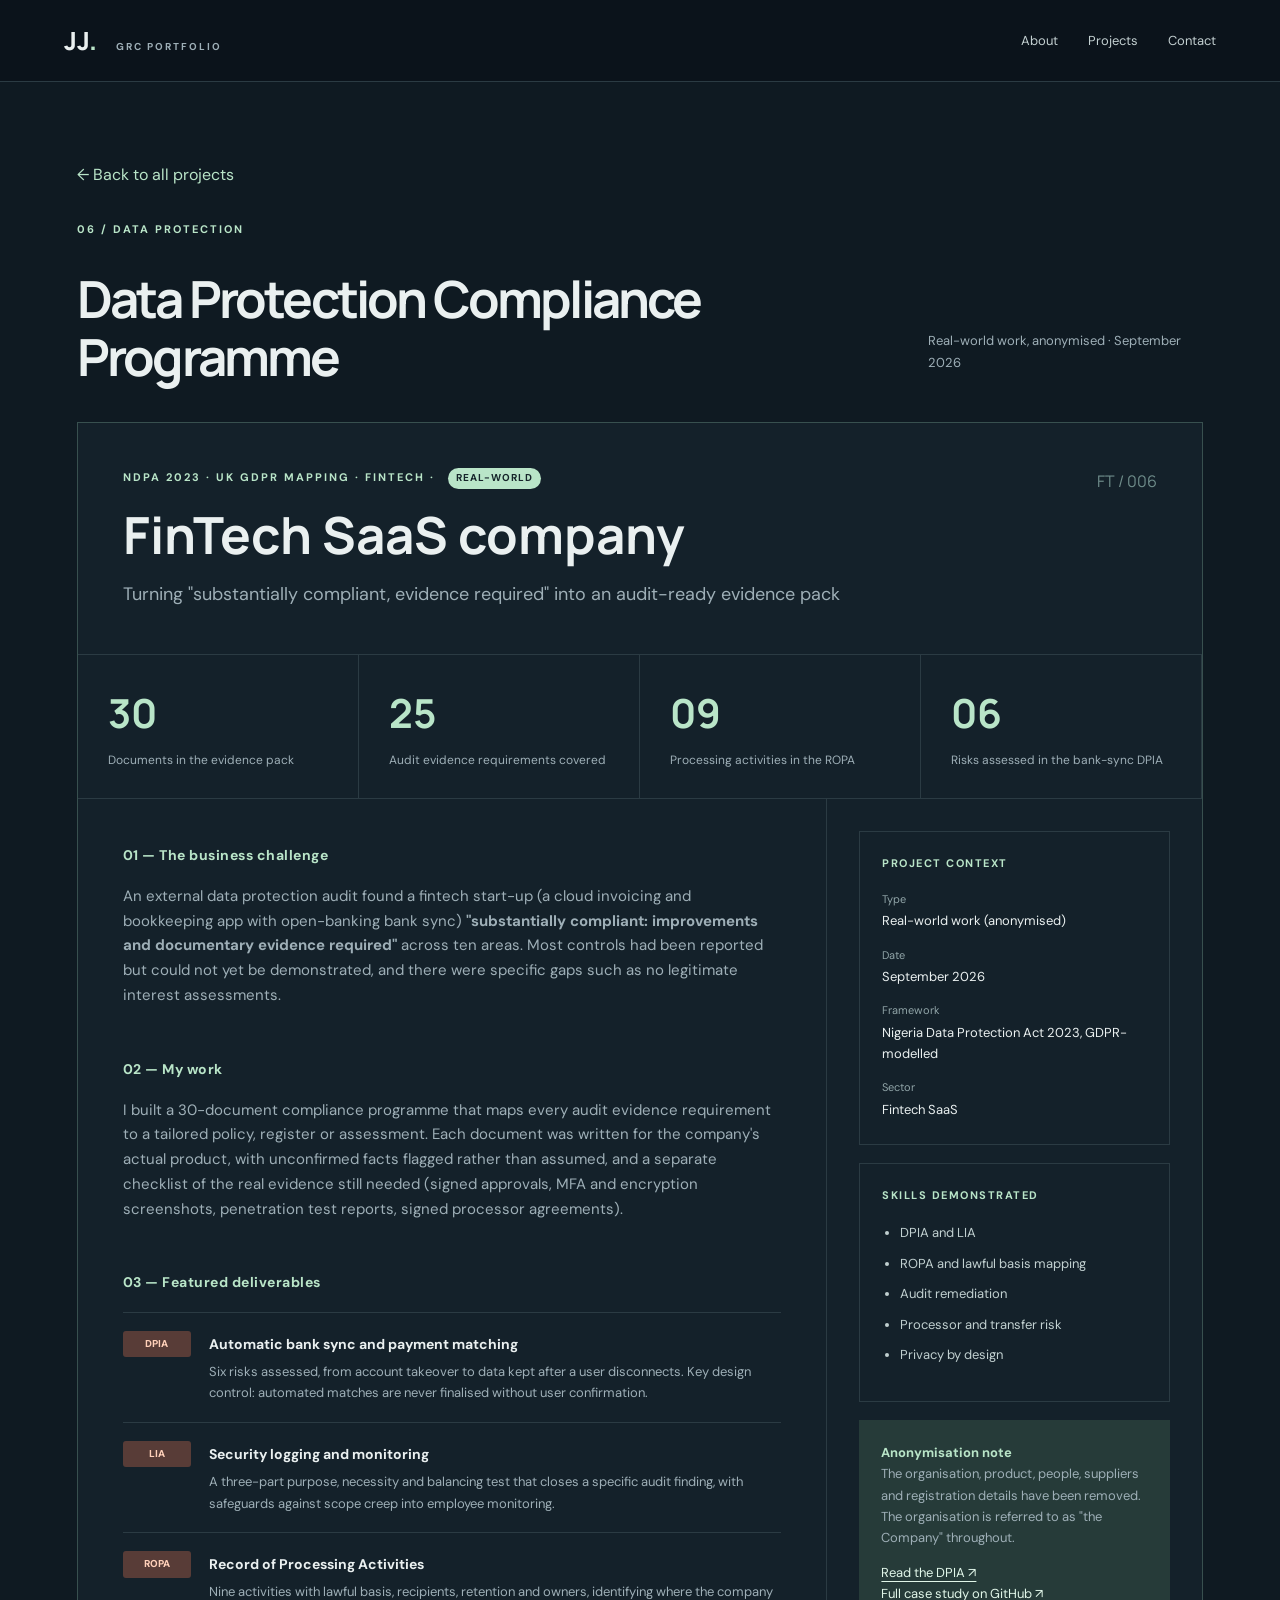
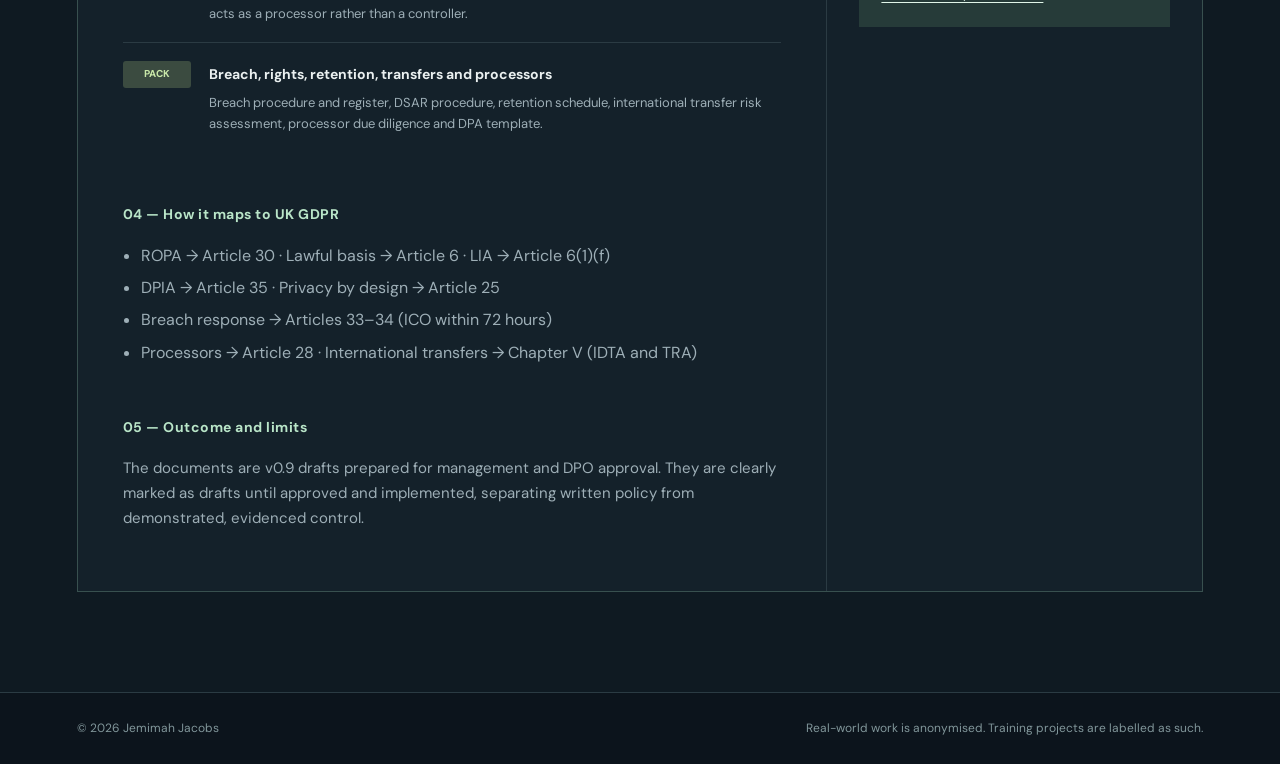
==== projects/fintech-privacy.html @ 3f1f1d36 "Add GRC portfolio: 6 case studies and portfolio website" ====
<!doctype html>
<html lang="en">
<head>
<meta charset="utf-8">
<meta name="viewport" content="width=device-width, initial-scale=1">
<meta name="description" content="Jemimah Jacobs: anonymised real-world data protection compliance programme for a fintech SaaS company">
<title>Data Protection Compliance Programme | Jemimah Jacobs</title>
<link rel="stylesheet" href="../styles.css">
</head>
<body class="case-study-page">
<header class="nav">
  <a class="logo" href="../index.html">JJ<span>.</span> <small>GRC PORTFOLIO</small></a>
  <nav aria-label="Main navigation">
    <a href="../index.html#about">About</a>
    <a href="../index.html#projects">Projects</a>
    <a href="../index.html#contact">Contact</a>
  </nav>
</header>
<main>
<section class="projects section">
  <a class="backlink" href="../index.html#projects">← Back to all projects</a>
  <div class="section-kicker">06 / DATA PROTECTION</div>
  <div class="section-heading">
    <h2>Data Protection Compliance Programme</h2>
    <p>Real-world work, anonymised · September 2026</p>
  </div>
  <article class="case">
    <div class="case-head">
      <div>
        <div class="case-type">NDPA 2023 · UK GDPR MAPPING · FINTECH · <span class="badge">REAL-WORLD</span></div>
        <h3>FinTech SaaS company</h3>
        <p>Turning "substantially compliant, evidence required" into an audit-ready evidence pack</p>
      </div>
      <div class="case-id">FT / 006</div>
    </div>
    <div class="stats">
      <div><strong>30</strong><span>Documents in the evidence pack</span></div>
      <div><strong>25</strong><span>Audit evidence requirements covered</span></div>
      <div><strong>09</strong><span>Processing activities in the ROPA</span></div>
      <div><strong>06</strong><span>Risks assessed in the bank-sync DPIA</span></div>
    </div>
    <div class="case-body">
      <div class="case-main">
        <div class="content-block">
          <h4>01 — The business challenge</h4>
          <p>An external data protection audit found a fintech start-up (a cloud invoicing and bookkeeping app with open-banking bank sync) <strong>"substantially compliant: improvements and documentary evidence required"</strong> across ten areas. Most controls had been reported but could not yet be demonstrated, and there were specific gaps such as no legitimate interest assessments.</p>
        </div>
        <div class="content-block">
          <h4>02 — My work</h4>
          <p>I built a 30-document compliance programme that maps every audit evidence requirement to a tailored policy, register or assessment. Each document was written for the company's actual product, with unconfirmed facts flagged rather than assumed, and a separate checklist of the real evidence still needed (signed approvals, MFA and encryption screenshots, penetration test reports, signed processor agreements).</p>
        </div>
        <div class="content-block">
          <h4>03 — Featured deliverables</h4>
          <div class="finding"><span class="priority high">DPIA</span><div><b>Automatic bank sync and payment matching</b><p>Six risks assessed, from account takeover to data kept after a user disconnects. Key design control: automated matches are never finalised without user confirmation.</p></div></div>
          <div class="finding"><span class="priority high">LIA</span><div><b>Security logging and monitoring</b><p>A three-part purpose, necessity and balancing test that closes a specific audit finding, with safeguards against scope creep into employee monitoring.</p></div></div>
          <div class="finding"><span class="priority high">ROPA</span><div><b>Record of Processing Activities</b><p>Nine activities with lawful basis, recipients, retention and owners, identifying where the company acts as a processor rather than a controller.</p></div></div>
          <div class="finding"><span class="priority medium">PACK</span><div><b>Breach, rights, retention, transfers and processors</b><p>Breach procedure and register, DSAR procedure, retention schedule, international transfer risk assessment, processor due diligence and DPA template.</p></div></div>
        </div>
        <div class="content-block">
          <h4>04 — How it maps to UK GDPR</h4>
          <ul>
            <li>ROPA → Article 30 · Lawful basis → Article 6 · LIA → Article 6(1)(f)</li>
            <li>DPIA → Article 35 · Privacy by design → Article 25</li>
            <li>Breach response → Articles 33–34 (ICO within 72 hours)</li>
            <li>Processors → Article 28 · International transfers → Chapter V (IDTA and TRA)</li>
          </ul>
        </div>
        <div class="content-block">
          <h4>05 — Outcome and limits</h4>
          <p>The documents are v0.9 drafts prepared for management and DPO approval. They are clearly marked as drafts until approved and implemented, separating written policy from demonstrated, evidenced control.</p>
        </div>
      </div>
      <aside class="sidebar">
        <div class="side-card">
          <h5>PROJECT CONTEXT</h5>
          <dl>
            <dt>Type</dt><dd>Real-world work (anonymised)</dd>
            <dt>Date</dt><dd>September 2026</dd>
            <dt>Framework</dt><dd>Nigeria Data Protection Act 2023, GDPR-modelled</dd>
            <dt>Sector</dt><dd>Fintech SaaS</dd>
          </dl>
        </div>
        <div class="side-card">
          <h5>SKILLS DEMONSTRATED</h5>
          <ul><li>DPIA and LIA</li><li>ROPA and lawful basis mapping</li><li>Audit remediation</li><li>Processor and transfer risk</li><li>Privacy by design</li></ul>
        </div>
        <div class="note">
          <strong>Anonymisation note</strong>
          <p>The organisation, product, people, suppliers and registration details have been removed. The organisation is referred to as "the Company" throughout.</p>
          <a href="https://github.com/jemmy344/jemimah-jacobs-portfolio/blob/main/case-studies/06-fintech-data-protection-compliance-programme/docs/dpia-bank-sync.md" target="_blank" rel="noopener">Read the DPIA ↗</a><br>
          <a href="https://github.com/jemmy344/jemimah-jacobs-portfolio/tree/main/case-studies/06-fintech-data-protection-compliance-programme" target="_blank" rel="noopener">Full case study on GitHub ↗</a>
        </div>
      </aside>
    </div>
  </article>
</section>
</main>
<footer>
  <span>© <span id="year">2026</span> Jemimah Jacobs</span>
  <span>Real-world work is anonymised. Training projects are labelled as such.</span>
</footer>
<script src="../script.js"></script>
</body>
</html>
---- styles.css ----
@import url('https://fonts.googleapis.com/css2?family=DM+Sans:wght@400;500;600;700&family=Manrope:wght@400;500;600;700;800&display=swap');:root{--bg:#0c141c;--panel:#14212a;--text:#eaf0f0;--muted:#9eafb7;--accent:#b9e5c8;--line:#2b3b43;--paper:#f4f6f3;--ink:#16252a}*{box-sizing:border-box}html{scroll-behavior:smooth}body{margin:0;background:var(--bg);color:var(--text);font-family:'DM Sans',Arial,sans-serif;line-height:1.65}a{color:inherit;text-decoration:none}h1,h2,h3,h4,h5,p{margin-top:0}h1,h2,h3{font-family:Manrope,Arial,sans-serif;line-height:1.15}h2{font-size:clamp(2rem,4vw,3.5rem);letter-spacing:-.055em}h2 span{color:#829b9c}p{color:var(--muted)}.nav{height:82px;padding:0 max(5%,calc((100% - 1260px)/2));display:flex;align-items:center;justify-content:space-between;border-bottom:1px solid var(--line);background:#0c141cf2;position:sticky;top:0;z-index:10;backdrop-filter:blur(12px)}.logo{font-family:Manrope;font-size:25px;font-weight:800}.logo span{color:var(--accent)}.logo small{font-family:'DM Sans';font-size:10px;letter-spacing:2px;font-weight:700;margin-left:14px;color:var(--muted)}nav{display:flex;gap:30px}nav a{font-size:13px;color:#c3d0d1}nav a:hover,.note a:hover{color:var(--accent)}.hero{min-height:670px;display:grid;grid-template-columns:1.1fr .9fr;overflow:hidden}.hero-inner{padding:110px 6% 60px max(8%,calc((100vw - 1260px)/2));z-index:1}.eyebrow,.section-kicker,.case-type{font-size:11px;letter-spacing:2px;font-weight:700;color:var(--accent)}.dot{display:inline-block;background:var(--accent);width:7px;height:7px;border-radius:50%;margin-right:10px}.hero h1{font-size:clamp(2.8rem,5.2vw,5.1rem);max-width:780px;letter-spacing:-.07em;margin:32px 0}.hero h1 em,.contact h2 em{font-style:normal;color:var(--accent)}.hero p{max-width:620px;font-size:17px}.actions{display:flex;gap:12px;margin:32px 0 70px}.button{padding:13px 23px;border-radius:5px;font-size:13px;font-weight:700;display:inline-flex;gap:25px;align-items:center}.primary{background:var(--accent);color:#0d2019}.secondary{border:1px solid #52646b}.hero-foot{display:flex;flex-wrap:wrap;gap:22px;color:#92a7ae;font-size:12px}.hero-foot span+span:before{content:'◆';font-size:6px;margin-right:22px;color:var(--accent)}.art{position:relative;background:radial-gradient(circle at 60% 40%,#28483e,#11212a 60%,#0d1921);overflow:hidden}.art-grid{position:absolute;inset:0;background-image:linear-gradient(#a1d1b51c 1px,transparent 1px),linear-gradient(90deg,#a1d1b51c 1px,transparent 1px);background-size:45px 45px;mask-image:linear-gradient(90deg,transparent,#000)}.orb{position:absolute;border:1px solid #91b9a959;border-radius:50%;width:470px;height:470px;top:8%;left:16%}.orb2{width:310px;height:310px;top:21%;left:30%}.art-panel{position:absolute;top:30%;left:12%;width:78%;background:#102029e8;border:1px solid #57716c;padding:26px;box-shadow:0 30px 80px #0007;transform:rotate(-3deg)}.panel-top,.panel-meta,.mini{display:flex;justify-content:space-between;gap:10px;font-size:10px;letter-spacing:1px;color:#9bb7b2}.signal{color:var(--accent)}.panel-number{font-family:Manrope;font-size:95px;font-weight:800;letter-spacing:-8px;line-height:1.5}.panel-number span{font-family:'DM Sans';font-size:14px;letter-spacing:0;font-weight:400;color:#c0d0d0}.bar{height:8px;background:#2d4a47;margin-bottom:12px}.bar span{display:block;height:100%;background:var(--accent)}.mini{margin-top:55px;border-top:1px solid var(--line);padding-top:20px}.section{padding:100px max(6%,calc((100% - 1180px)/2))}.section-kicker{margin-bottom:30px}.intro{background:var(--paper);color:var(--ink)}.intro-grid{display:grid;grid-template-columns:1fr 1fr;gap:100px}.intro p{color:#506167}.tags{display:flex;flex-wrap:wrap;gap:8px;margin-top:30px}.tags span{padding:7px 12px;border:1px solid #cbd7d0;border-radius:30px;font-size:12px;color:#40564f}.projects{background:#0f1a22}.section-heading{display:flex;justify-content:space-between;align-items:end;margin-bottom:36px}.section-heading h2{margin:0}.section-heading h2 span{font-size:20px}.section-heading p{font-size:13px}.case{border:1px solid #38504f;background:#14212a}.case-head{padding:45px;display:flex;justify-content:space-between;gap:20px;border-bottom:1px solid var(--line)}.case-head h3{font-size:clamp(2rem,4vw,3.4rem);margin:16px 0}.case-head p{font-size:18px;margin:0}.case-id{font-family:Manrope;color:#6f8d8b}.stats{display:grid;grid-template-columns:repeat(4,1fr);border-bottom:1px solid var(--line)}.stats div{padding:25px 30px;border-right:1px solid var(--line)}.stats strong{display:block;color:var(--accent);font-family:Manrope;font-size:40px}.stats span{font-size:12px;color:var(--muted)}.case-body{display:grid;grid-template-columns:minmax(0,2fr) minmax(260px,1fr)}.case-main{padding:45px;border-right:1px solid var(--line)}.content-block{margin-bottom:50px}.content-block:last-child{margin-bottom:0}.content-block h4{font-size:14px;color:var(--accent);letter-spacing:.5px;margin-bottom:17px}.content-block p{font-size:15px}.finding{display:flex;align-items:start;gap:18px;border-top:1px solid var(--line);padding:18px 0}.finding b{font-size:14px}.finding p{margin:4px 0 0;font-size:13px}.priority{min-width:68px;text-align:center;padding:5px 6px;border-radius:3px;font-size:10px;font-weight:800}.high{background:#583c37;color:#ffd0b9}.medium{background:#3b4b40;color:#c8e7a8}.timeline{border-left:1px solid #607b70;padding-left:24px}.timeline>div{position:relative;margin:0 0 28px}.timeline>div:before{content:'';position:absolute;left:-30px;top:5px;width:10px;height:10px;border-radius:50%;background:var(--accent)}.timeline span{font-size:13px;color:var(--accent);font-weight:700}.timeline small{color:#93a7a5;margin-left:15px}.timeline p{margin:5px 0 0;font-size:13px}.sidebar{padding:32px}.side-card{border:1px solid var(--line);padding:22px;margin-bottom:18px}.side-card h5{color:var(--accent);font-size:11px;letter-spacing:1.5px}.side-card dl{margin:0}.side-card dt{font-size:11px;color:#91a5a8;margin-top:14px}.side-card dd{margin:2px 0;font-size:13px}.side-card ul{padding-left:18px;font-size:13px;color:#c1d0d0}.side-card li{margin-bottom:9px}.note{background:#263b39;padding:22px;font-size:13px}.note strong{color:var(--accent)}.note p{font-size:13px}.note a{color:#e1f6e9;text-decoration:underline;text-underline-offset:4px}.approach{background:var(--paper);color:var(--ink)}.approach-grid{display:grid;grid-template-columns:repeat(4,1fr);gap:20px;margin-top:45px}.approach-grid>div{border-top:2px solid #9cb8a7;padding-top:20px}.approach-grid b{color:#65927b}.approach-grid h3{font-size:19px;margin:30px 0 12px}.approach-grid p{font-size:14px;color:#5e7071}.contact{text-align:center;padding-top:110px;padding-bottom:110px}.contact p{max-width:500px;margin:0 auto 30px}.contact h2{margin-bottom:24px}footer{border-top:1px solid var(--line);padding:26px 6%;display:flex;justify-content:space-between;gap:20px;color:#81969a;font-size:12px}@media(max-width:900px){.hero{grid-template-columns:1fr}.hero-inner{padding:75px 7%}.art{min-height:360px}.art-panel{top:10%;max-width:460px}.intro-grid{grid-template-columns:1fr;gap:20px}.case-body{grid-template-columns:1fr}.case-main{border-right:0}.sidebar{display:grid;grid-template-columns:repeat(2,1fr);gap:15px}.side-card{margin:0}.approach-grid{grid-template-columns:repeat(2,1fr)}}@media(max-width:600px){.nav{height:auto;min-height:72px;flex-wrap:wrap;padding:16px 5%;gap:12px}.logo small{display:none}nav{gap:16px;flex-wrap:wrap}nav a{font-size:12px}.hero-inner{padding:60px 6%}.hero h1{font-size:2.7rem}.hero-foot{gap:10px}.hero-foot span+span:before{margin-right:10px}.section{padding:65px 6%}.case-head,.case-main{padding:24px}.case-id{display:none}.stats{grid-template-columns:repeat(2,1fr)}.stats div{padding:20px}.sidebar{display:block;padding:20px}.side-card{margin-bottom:14px}.approach-grid{grid-template-columns:1fr}.section-heading{align-items:start;gap:10px;flex-direction:column}footer{flex-direction:column}}

.project-cards{display:grid;grid-template-columns:repeat(3,minmax(0,1fr));gap:16px;margin:35px 0 55px}.project-card{display:flex;flex-direction:column;padding:27px;border:1px solid var(--line);border-radius:16px;background:#14212a;transition:transform .2s,border-color .2s}.project-card:hover{transform:translateY(-4px);border-color:var(--accent)}.project-card h3{font-size:1.35rem;margin:20px 0 10px}.project-card p{flex:1;font-size:.95rem}.project-card strong{color:var(--accent);font-size:.9rem}.case-study-page .projects{padding-top:80px}.backlink{display:inline-block;color:var(--accent);margin-bottom:32px}.case-study-page .case{margin-top:24px}@media(max-width:850px){.project-cards{grid-template-columns:1fr}}

/* Added: badge for real-world work, credential list, contact links */
.badge{display:inline-block;margin-left:8px;padding:2px 8px;border-radius:20px;background:var(--accent);color:var(--ink);font-size:10px;letter-spacing:1px;font-weight:700;vertical-align:middle}
.cred-status{display:block;margin-top:6px;font-size:12px;font-weight:700;letter-spacing:1px;color:#65927b}
.contact-links{display:flex;gap:12px;justify-content:center;flex-wrap:wrap}
.content-block ul{margin:0 0 0 18px;padding:0;color:var(--muted)}
.content-block li{margin-bottom:6px}
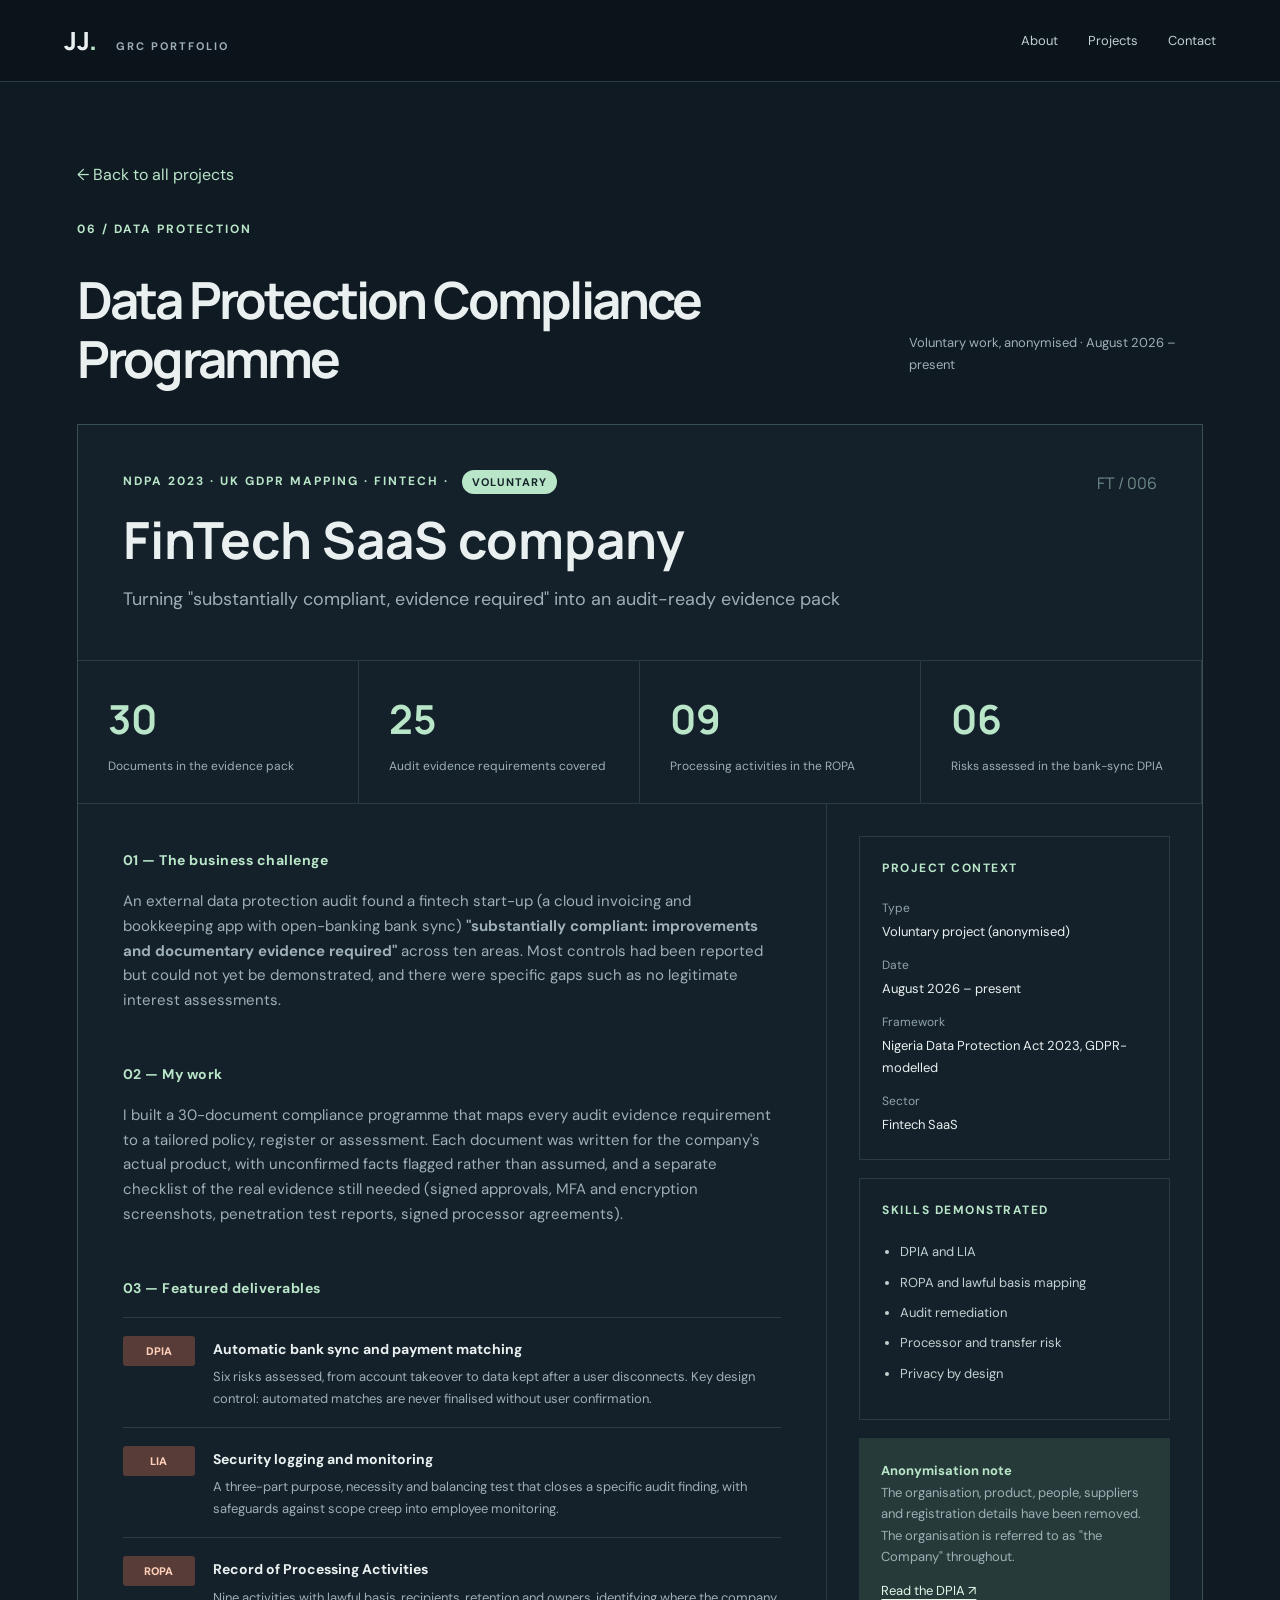
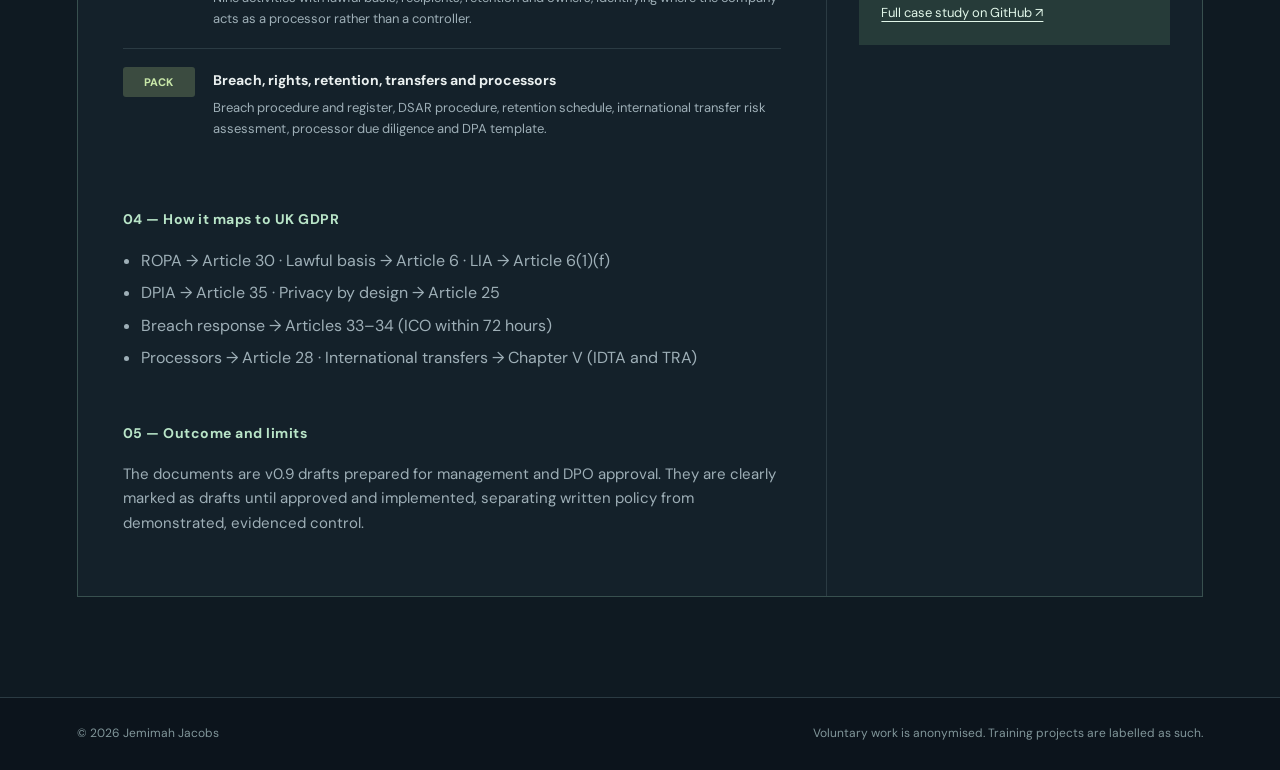
==== commit 797f05a0: "Update portfolio" ====
--- a/projects/fintech-privacy.html
+++ b/projects/fintech-privacy.html
@@ -3,7 +3,7 @@
 <head>
 <meta charset="utf-8">
 <meta name="viewport" content="width=device-width, initial-scale=1">
-<meta name="description" content="Jemimah Jacobs: anonymised real-world data protection compliance programme for a fintech SaaS company">
+<meta name="description" content="Jemimah Jacobs: anonymised voluntary data protection compliance programme for a fintech SaaS company">
 <title>Data Protection Compliance Programme | Jemimah Jacobs</title>
 <link rel="stylesheet" href="../styles.css">
 </head>
@@ -22,12 +22,12 @@
   <div class="section-kicker">06 / DATA PROTECTION</div>
   <div class="section-heading">
     <h2>Data Protection Compliance Programme</h2>
-    <p>Real-world work, anonymised · September 2026</p>
+    <p>Voluntary work, anonymised · August 2026 – present</p>
   </div>
   <article class="case">
     <div class="case-head">
       <div>
-        <div class="case-type">NDPA 2023 · UK GDPR MAPPING · FINTECH · <span class="badge">REAL-WORLD</span></div>
+        <div class="case-type">NDPA 2023 · UK GDPR MAPPING · FINTECH · <span class="badge">VOLUNTARY</span></div>
         <h3>FinTech SaaS company</h3>
         <p>Turning "substantially compliant, evidence required" into an audit-ready evidence pack</p>
       </div>
@@ -74,8 +74,8 @@
         <div class="side-card">
           <h5>PROJECT CONTEXT</h5>
           <dl>
-            <dt>Type</dt><dd>Real-world work (anonymised)</dd>
-            <dt>Date</dt><dd>September 2026</dd>
+            <dt>Type</dt><dd>Voluntary project (anonymised)</dd>
+            <dt>Date</dt><dd>August 2026 – present</dd>
             <dt>Framework</dt><dd>Nigeria Data Protection Act 2023, GDPR-modelled</dd>
             <dt>Sector</dt><dd>Fintech SaaS</dd>
           </dl>
@@ -97,7 +97,7 @@
 </main>
 <footer>
   <span>© <span id="year">2026</span> Jemimah Jacobs</span>
-  <span>Real-world work is anonymised. Training projects are labelled as such.</span>
+  <span>Voluntary work is anonymised. Training projects are labelled as such.</span>
 </footer>
 <script src="../script.js"></script>
 </body>
--- a/styles.css
+++ b/styles.css
@@ -1,10 +1,12 @@
-@import url('https://fonts.googleapis.com/css2?family=DM+Sans:wght@400;500;600;700&family=Manrope:wght@400;500;600;700;800&display=swap');:root{--bg:#0c141c;--panel:#14212a;--text:#eaf0f0;--muted:#9eafb7;--accent:#b9e5c8;--line:#2b3b43;--paper:#f4f6f3;--ink:#16252a}*{box-sizing:border-box}html{scroll-behavior:smooth}body{margin:0;background:var(--bg);color:var(--text);font-family:'DM Sans',Arial,sans-serif;line-height:1.65}a{color:inherit;text-decoration:none}h1,h2,h3,h4,h5,p{margin-top:0}h1,h2,h3{font-family:Manrope,Arial,sans-serif;line-height:1.15}h2{font-size:clamp(2rem,4vw,3.5rem);letter-spacing:-.055em}h2 span{color:#829b9c}p{color:var(--muted)}.nav{height:82px;padding:0 max(5%,calc((100% - 1260px)/2));display:flex;align-items:center;justify-content:space-between;border-bottom:1px solid var(--line);background:#0c141cf2;position:sticky;top:0;z-index:10;backdrop-filter:blur(12px)}.logo{font-family:Manrope;font-size:25px;font-weight:800}.logo span{color:var(--accent)}.logo small{font-family:'DM Sans';font-size:10px;letter-spacing:2px;font-weight:700;margin-left:14px;color:var(--muted)}nav{display:flex;gap:30px}nav a{font-size:13px;color:#c3d0d1}nav a:hover,.note a:hover{color:var(--accent)}.hero{min-height:670px;display:grid;grid-template-columns:1.1fr .9fr;overflow:hidden}.hero-inner{padding:110px 6% 60px max(8%,calc((100vw - 1260px)/2));z-index:1}.eyebrow,.section-kicker,.case-type{font-size:11px;letter-spacing:2px;font-weight:700;color:var(--accent)}.dot{display:inline-block;background:var(--accent);width:7px;height:7px;border-radius:50%;margin-right:10px}.hero h1{font-size:clamp(2.8rem,5.2vw,5.1rem);max-width:780px;letter-spacing:-.07em;margin:32px 0}.hero h1 em,.contact h2 em{font-style:normal;color:var(--accent)}.hero p{max-width:620px;font-size:17px}.actions{display:flex;gap:12px;margin:32px 0 70px}.button{padding:13px 23px;border-radius:5px;font-size:13px;font-weight:700;display:inline-flex;gap:25px;align-items:center}.primary{background:var(--accent);color:#0d2019}.secondary{border:1px solid #52646b}.hero-foot{display:flex;flex-wrap:wrap;gap:22px;color:#92a7ae;font-size:12px}.hero-foot span+span:before{content:'◆';font-size:6px;margin-right:22px;color:var(--accent)}.art{position:relative;background:radial-gradient(circle at 60% 40%,#28483e,#11212a 60%,#0d1921);overflow:hidden}.art-grid{position:absolute;inset:0;background-image:linear-gradient(#a1d1b51c 1px,transparent 1px),linear-gradient(90deg,#a1d1b51c 1px,transparent 1px);background-size:45px 45px;mask-image:linear-gradient(90deg,transparent,#000)}.orb{position:absolute;border:1px solid #91b9a959;border-radius:50%;width:470px;height:470px;top:8%;left:16%}.orb2{width:310px;height:310px;top:21%;left:30%}.art-panel{position:absolute;top:30%;left:12%;width:78%;background:#102029e8;border:1px solid #57716c;padding:26px;box-shadow:0 30px 80px #0007;transform:rotate(-3deg)}.panel-top,.panel-meta,.mini{display:flex;justify-content:space-between;gap:10px;font-size:10px;letter-spacing:1px;color:#9bb7b2}.signal{color:var(--accent)}.panel-number{font-family:Manrope;font-size:95px;font-weight:800;letter-spacing:-8px;line-height:1.5}.panel-number span{font-family:'DM Sans';font-size:14px;letter-spacing:0;font-weight:400;color:#c0d0d0}.bar{height:8px;background:#2d4a47;margin-bottom:12px}.bar span{display:block;height:100%;background:var(--accent)}.mini{margin-top:55px;border-top:1px solid var(--line);padding-top:20px}.section{padding:100px max(6%,calc((100% - 1180px)/2))}.section-kicker{margin-bottom:30px}.intro{background:var(--paper);color:var(--ink)}.intro-grid{display:grid;grid-template-columns:1fr 1fr;gap:100px}.intro p{color:#506167}.tags{display:flex;flex-wrap:wrap;gap:8px;margin-top:30px}.tags span{padding:7px 12px;border:1px solid #cbd7d0;border-radius:30px;font-size:12px;color:#40564f}.projects{background:#0f1a22}.section-heading{display:flex;justify-content:space-between;align-items:end;margin-bottom:36px}.section-heading h2{margin:0}.section-heading h2 span{font-size:20px}.section-heading p{font-size:13px}.case{border:1px solid #38504f;background:#14212a}.case-head{padding:45px;display:flex;justify-content:space-between;gap:20px;border-bottom:1px solid var(--line)}.case-head h3{font-size:clamp(2rem,4vw,3.4rem);margin:16px 0}.case-head p{font-size:18px;margin:0}.case-id{font-family:Manrope;color:#6f8d8b}.stats{display:grid;grid-template-columns:repeat(4,1fr);border-bottom:1px solid var(--line)}.stats div{padding:25px 30px;border-right:1px solid var(--line)}.stats strong{display:block;color:var(--accent);font-family:Manrope;font-size:40px}.stats span{font-size:12px;color:var(--muted)}.case-body{display:grid;grid-template-columns:minmax(0,2fr) minmax(260px,1fr)}.case-main{padding:45px;border-right:1px solid var(--line)}.content-block{margin-bottom:50px}.content-block:last-child{margin-bottom:0}.content-block h4{font-size:14px;color:var(--accent);letter-spacing:.5px;margin-bottom:17px}.content-block p{font-size:15px}.finding{display:flex;align-items:start;gap:18px;border-top:1px solid var(--line);padding:18px 0}.finding b{font-size:14px}.finding p{margin:4px 0 0;font-size:13px}.priority{min-width:68px;text-align:center;padding:5px 6px;border-radius:3px;font-size:10px;font-weight:800}.high{background:#583c37;color:#ffd0b9}.medium{background:#3b4b40;color:#c8e7a8}.timeline{border-left:1px solid #607b70;padding-left:24px}.timeline>div{position:relative;margin:0 0 28px}.timeline>div:before{content:'';position:absolute;left:-30px;top:5px;width:10px;height:10px;border-radius:50%;background:var(--accent)}.timeline span{font-size:13px;color:var(--accent);font-weight:700}.timeline small{color:#93a7a5;margin-left:15px}.timeline p{margin:5px 0 0;font-size:13px}.sidebar{padding:32px}.side-card{border:1px solid var(--line);padding:22px;margin-bottom:18px}.side-card h5{color:var(--accent);font-size:11px;letter-spacing:1.5px}.side-card dl{margin:0}.side-card dt{font-size:11px;color:#91a5a8;margin-top:14px}.side-card dd{margin:2px 0;font-size:13px}.side-card ul{padding-left:18px;font-size:13px;color:#c1d0d0}.side-card li{margin-bottom:9px}.note{background:#263b39;padding:22px;font-size:13px}.note strong{color:var(--accent)}.note p{font-size:13px}.note a{color:#e1f6e9;text-decoration:underline;text-underline-offset:4px}.approach{background:var(--paper);color:var(--ink)}.approach-grid{display:grid;grid-template-columns:repeat(4,1fr);gap:20px;margin-top:45px}.approach-grid>div{border-top:2px solid #9cb8a7;padding-top:20px}.approach-grid b{color:#65927b}.approach-grid h3{font-size:19px;margin:30px 0 12px}.approach-grid p{font-size:14px;color:#5e7071}.contact{text-align:center;padding-top:110px;padding-bottom:110px}.contact p{max-width:500px;margin:0 auto 30px}.contact h2{margin-bottom:24px}footer{border-top:1px solid var(--line);padding:26px 6%;display:flex;justify-content:space-between;gap:20px;color:#81969a;font-size:12px}@media(max-width:900px){.hero{grid-template-columns:1fr}.hero-inner{padding:75px 7%}.art{min-height:360px}.art-panel{top:10%;max-width:460px}.intro-grid{grid-template-columns:1fr;gap:20px}.case-body{grid-template-columns:1fr}.case-main{border-right:0}.sidebar{display:grid;grid-template-columns:repeat(2,1fr);gap:15px}.side-card{margin:0}.approach-grid{grid-template-columns:repeat(2,1fr)}}@media(max-width:600px){.nav{height:auto;min-height:72px;flex-wrap:wrap;padding:16px 5%;gap:12px}.logo small{display:none}nav{gap:16px;flex-wrap:wrap}nav a{font-size:12px}.hero-inner{padding:60px 6%}.hero h1{font-size:2.7rem}.hero-foot{gap:10px}.hero-foot span+span:before{margin-right:10px}.section{padding:65px 6%}.case-head,.case-main{padding:24px}.case-id{display:none}.stats{grid-template-columns:repeat(2,1fr)}.stats div{padding:20px}.sidebar{display:block;padding:20px}.side-card{margin-bottom:14px}.approach-grid{grid-template-columns:1fr}.section-heading{align-items:start;gap:10px;flex-direction:column}footer{flex-direction:column}}
+@import url('https://fonts.googleapis.com/css2?family=DM+Sans:wght@400;500;600;700&family=Manrope:wght@400;500;600;700;800&display=swap');:root{--bg:#0c141c;--panel:#14212a;--text:#eaf0f0;--muted:#9eafb7;--accent:#b9e5c8;--line:#2b3b43;--paper:#f4f6f3;--ink:#16252a}*{box-sizing:border-box}html{scroll-behavior:smooth}body{margin:0;background:var(--bg);color:var(--text);font-family:'DM Sans',Arial,sans-serif;line-height:1.65}a{color:inherit;text-decoration:none}h1,h2,h3,h4,h5,p{margin-top:0}h1,h2,h3{font-family:Manrope,Arial,sans-serif;line-height:1.15}h2{font-size:clamp(2rem,4vw,3.5rem);letter-spacing:-.055em}h2 span{color:#829b9c}p{color:var(--muted)}.nav{height:82px;padding:0 max(5%,calc((100% - 1260px)/2));display:flex;align-items:center;justify-content:space-between;border-bottom:1px solid var(--line);background:#0c141cf2;position:sticky;top:0;z-index:10;backdrop-filter:blur(12px)}.logo{font-family:Manrope;font-size:25px;font-weight:800}.logo span{color:var(--accent)}.logo small{font-family:'DM Sans';font-size:11px;letter-spacing:2px;font-weight:700;margin-left:14px;color:var(--muted)}nav{display:flex;gap:30px}nav a{font-size:13px;color:#c3d0d1}nav a:hover,.note a:hover{color:var(--accent)}.hero{min-height:670px;display:grid;grid-template-columns:1.1fr .9fr;overflow:hidden}.hero-inner{padding:110px 6% 60px max(8%,calc((100vw - 1260px)/2));z-index:1}.eyebrow,.section-kicker,.case-type{font-size:12px;letter-spacing:2px;font-weight:700;color:var(--accent)}.dot{display:inline-block;background:var(--accent);width:7px;height:7px;border-radius:50%;margin-right:10px}.hero h1{font-size:clamp(2.8rem,5.2vw,5.1rem);max-width:780px;letter-spacing:-.07em;margin:32px 0}.hero h1 em,.contact h2 em{font-style:normal;color:var(--accent)}.hero p{max-width:620px;font-size:17px}.actions{display:flex;gap:12px;margin:32px 0 70px}.button{padding:13px 23px;border-radius:5px;font-size:13px;font-weight:700;display:inline-flex;gap:25px;align-items:center}.primary{background:var(--accent);color:#0d2019}.secondary{border:1px solid #52646b}.hero-foot{display:flex;flex-wrap:wrap;gap:22px;color:#92a7ae;font-size:12px}.hero-foot span+span:before{content:'◆';font-size:6px;margin-right:22px;color:var(--accent)}.art{position:relative;background:radial-gradient(circle at 60% 40%,#28483e,#11212a 60%,#0d1921);overflow:hidden}.art-grid{position:absolute;inset:0;background-image:linear-gradient(#a1d1b51c 1px,transparent 1px),linear-gradient(90deg,#a1d1b51c 1px,transparent 1px);background-size:45px 45px;mask-image:linear-gradient(90deg,transparent,#000)}.orb{position:absolute;border:1px solid #91b9a959;border-radius:50%;width:470px;height:470px;top:8%;left:16%}.orb2{width:310px;height:310px;top:21%;left:30%}.art-panel{position:absolute;top:30%;left:12%;width:78%;background:#102029e8;border:1px solid #57716c;padding:26px;box-shadow:0 30px 80px #0007;transform:rotate(-3deg)}.panel-top,.panel-meta,.mini{display:flex;justify-content:space-between;gap:10px;font-size:11px;letter-spacing:1px;color:#9bb7b2}.signal{color:var(--accent)}.panel-number{font-family:Manrope;font-size:95px;font-weight:800;letter-spacing:-8px;line-height:1.5}.panel-number span{font-family:'DM Sans';font-size:14px;letter-spacing:0;font-weight:400;color:#c0d0d0}.bar{height:8px;background:#2d4a47;margin-bottom:12px}.bar span{display:block;height:100%;background:var(--accent)}.mini{margin-top:55px;border-top:1px solid var(--line);padding-top:20px}.section{padding:100px max(6%,calc((100% - 1180px)/2))}.section-kicker{margin-bottom:30px}.intro{background:var(--paper);color:var(--ink)}.intro-grid{display:grid;grid-template-columns:1fr 1fr;gap:100px}.intro p{color:#506167}.tags{display:flex;flex-wrap:wrap;gap:8px;margin-top:30px}.tags span{padding:7px 12px;border:1px solid #cbd7d0;border-radius:30px;font-size:12px;color:#40564f}.projects{background:#0f1a22}.section-heading{display:flex;justify-content:space-between;align-items:end;margin-bottom:36px}.section-heading h2{margin:0}.section-heading h2 span{font-size:20px}.section-heading p{font-size:13px}.case{border:1px solid #38504f;background:#14212a}.case-head{padding:45px;display:flex;justify-content:space-between;gap:20px;border-bottom:1px solid var(--line)}.case-head h3{font-size:clamp(2rem,4vw,3.4rem);margin:16px 0}.case-head p{font-size:18px;margin:0}.case-id{font-family:Manrope;color:#6f8d8b}.stats{display:grid;grid-template-columns:repeat(4,1fr);border-bottom:1px solid var(--line)}.stats div{padding:25px 30px;border-right:1px solid var(--line)}.stats strong{display:block;color:var(--accent);font-family:Manrope;font-size:40px}.stats span{font-size:12px;color:var(--muted)}.case-body{display:grid;grid-template-columns:minmax(0,2fr) minmax(260px,1fr)}.case-main{padding:45px;border-right:1px solid var(--line)}.content-block{margin-bottom:50px}.content-block:last-child{margin-bottom:0}.content-block h4{font-size:14px;color:var(--accent);letter-spacing:.5px;margin-bottom:17px}.content-block p{font-size:15px}.finding{display:flex;align-items:start;gap:18px;border-top:1px solid var(--line);padding:18px 0}.finding b{font-size:14px}.finding p{margin:4px 0 0;font-size:13px}.priority{min-width:72px;text-align:center;padding:6px 10px;border-radius:3px;font-size:11px;font-weight:800}.high{background:#583c37;color:#ffd0b9}.medium{background:#3b4b40;color:#c8e7a8}.timeline{border-left:1px solid #607b70;padding-left:24px}.timeline>div{position:relative;margin:0 0 28px}.timeline>div:before{content:'';position:absolute;left:-30px;top:5px;width:10px;height:10px;border-radius:50%;background:var(--accent)}.timeline span{font-size:13px;color:var(--accent);font-weight:700}.timeline small{color:#93a7a5;margin-left:15px}.timeline p{margin:5px 0 0;font-size:13px}.sidebar{padding:32px}.side-card{border:1px solid var(--line);padding:22px;margin-bottom:18px}.side-card h5{color:var(--accent);font-size:12px;letter-spacing:1.5px}.side-card dl{margin:0}.side-card dt{font-size:12px;color:#91a5a8;margin-top:14px}.side-card dd{margin:2px 0;font-size:13px}.side-card ul{padding-left:18px;font-size:13px;color:#c1d0d0}.side-card li{margin-bottom:9px}.note{background:#263b39;padding:22px;font-size:13px}.note strong{color:var(--accent)}.note p{font-size:13px}.note a{color:#e1f6e9;text-decoration:underline;text-underline-offset:4px}.approach{background:var(--paper);color:var(--ink)}.approach-grid{display:grid;grid-template-columns:repeat(4,1fr);gap:20px;margin-top:45px}.approach-grid>div{border-top:2px solid #9cb8a7;padding-top:20px}.approach-grid b{color:#65927b}.approach-grid h3{font-size:19px;margin:30px 0 12px}.approach-grid p{font-size:14px;color:#5e7071}.contact{text-align:center;padding-top:110px;padding-bottom:110px}.contact p{max-width:500px;margin:0 auto 30px}.contact h2{margin-bottom:24px}footer{border-top:1px solid var(--line);padding:26px 6%;display:flex;justify-content:space-between;gap:20px;color:#81969a;font-size:12px}@media(max-width:900px){.hero{grid-template-columns:1fr}.hero-inner{padding:75px 7%}.art{min-height:360px}.art-panel{top:10%;max-width:460px}.intro-grid{grid-template-columns:1fr;gap:20px}.case-body{grid-template-columns:1fr}.case-main{border-right:0}.sidebar{display:grid;grid-template-columns:repeat(2,1fr);gap:15px}.side-card{margin:0}.approach-grid{grid-template-columns:repeat(2,1fr)}}@media(max-width:600px){.nav{height:auto;min-height:72px;flex-wrap:wrap;padding:16px 5%;gap:12px}.logo small{display:none}nav{gap:16px;flex-wrap:wrap}nav a{font-size:12px}.hero-inner{padding:60px 6%}.hero h1{font-size:2.7rem}.hero-foot{gap:10px}.hero-foot span+span:before{margin-right:10px}.section{padding:65px 6%}.case-head,.case-main{padding:24px}.case-id{display:none}.stats{grid-template-columns:repeat(2,1fr)}.stats div{padding:20px}.sidebar{display:block;padding:20px}.side-card{margin-bottom:14px}.approach-grid{grid-template-columns:1fr}.section-heading{align-items:start;gap:10px;flex-direction:column}footer{flex-direction:column}}
 
 .project-cards{display:grid;grid-template-columns:repeat(3,minmax(0,1fr));gap:16px;margin:35px 0 55px}.project-card{display:flex;flex-direction:column;padding:27px;border:1px solid var(--line);border-radius:16px;background:#14212a;transition:transform .2s,border-color .2s}.project-card:hover{transform:translateY(-4px);border-color:var(--accent)}.project-card h3{font-size:1.35rem;margin:20px 0 10px}.project-card p{flex:1;font-size:.95rem}.project-card strong{color:var(--accent);font-size:.9rem}.case-study-page .projects{padding-top:80px}.backlink{display:inline-block;color:var(--accent);margin-bottom:32px}.case-study-page .case{margin-top:24px}@media(max-width:850px){.project-cards{grid-template-columns:1fr}}
 
-/* Added: badge for real-world work, credential list, contact links */
-.badge{display:inline-block;margin-left:8px;padding:2px 8px;border-radius:20px;background:var(--accent);color:var(--ink);font-size:10px;letter-spacing:1px;font-weight:700;vertical-align:middle}
+/* Added: badge for voluntary work, credential list, contact links */
+.badge{display:inline-block;margin-left:8px;padding:3px 10px;border-radius:20px;background:var(--accent);color:var(--ink);font-size:11px;letter-spacing:1px;font-weight:700;vertical-align:middle}
 .cred-status{display:block;margin-top:6px;font-size:12px;font-weight:700;letter-spacing:1px;color:#65927b}
 .contact-links{display:flex;gap:12px;justify-content:center;flex-wrap:wrap}
 .content-block ul{margin:0 0 0 18px;padding:0;color:var(--muted)}
 .content-block li{margin-bottom:6px}
+
+.exp-list{border-top:1px solid var(--line)}.exp{display:grid;grid-template-columns:200px 1fr;gap:30px;padding:30px 0;border-bottom:1px solid var(--line)}.exp-when{font-size:13px;font-weight:700;color:var(--accent);letter-spacing:.5px;padding-top:4px}.exp h3{font-size:22px;margin:0 0 6px}.exp-org{font-size:14px;color:#c3d0d1;margin-bottom:12px}.exp p{font-size:15px;max-width:760px;margin:0}.exp p a{color:var(--accent);text-decoration:underline;text-underline-offset:4px}.exp-extra{display:grid;grid-template-columns:1fr 1fr;gap:60px;margin-top:50px}.exp-extra h4{font-size:12px;letter-spacing:2px;color:var(--accent);margin-bottom:18px}.exp-extra p{font-size:15px}.exp-extra b{color:var(--text)}.tool-tags{display:flex;flex-wrap:wrap;gap:8px}.tool-tags span{padding:7px 12px;border:1px solid var(--line);border-radius:30px;font-size:13px;color:#c3d0d1}.tool-note{margin-top:16px;font-size:14px}@media(max-width:700px){.exp{grid-template-columns:1fr;gap:8px}.exp-extra{grid-template-columns:1fr;gap:30px}}
